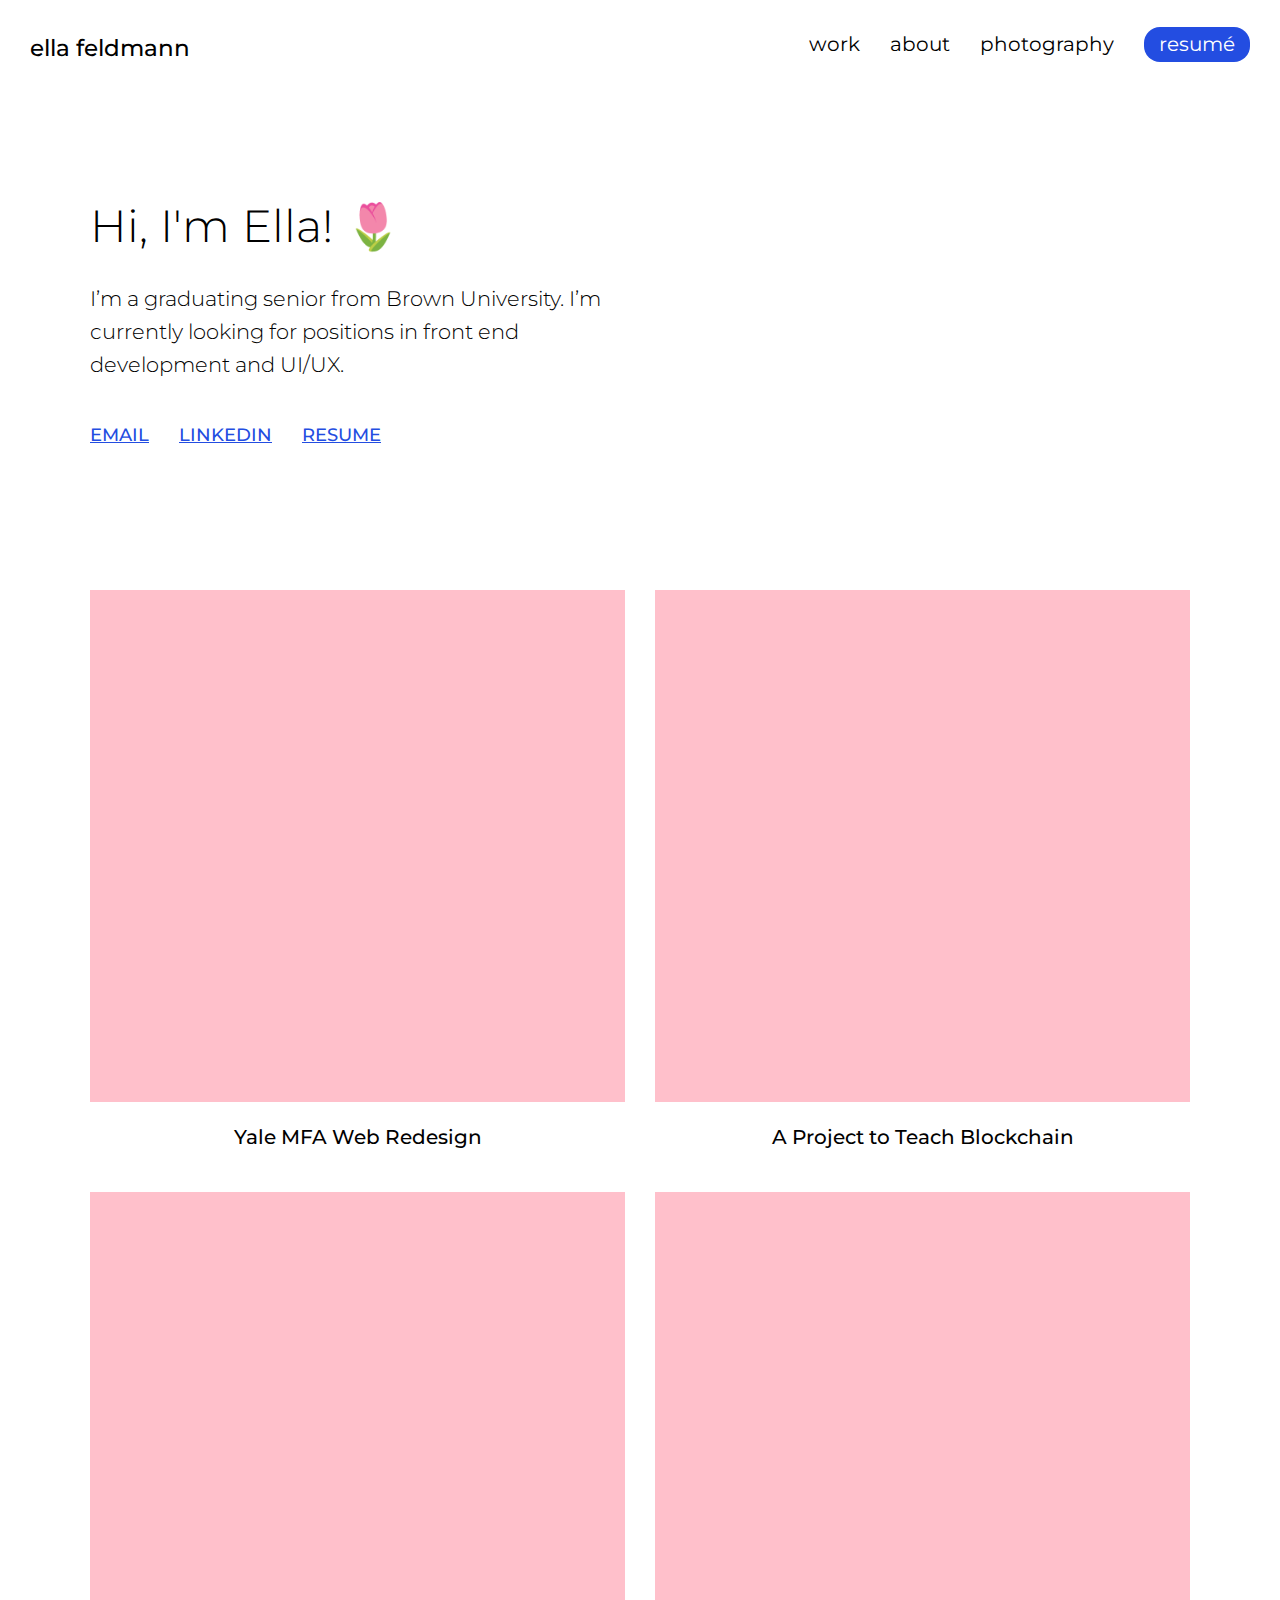
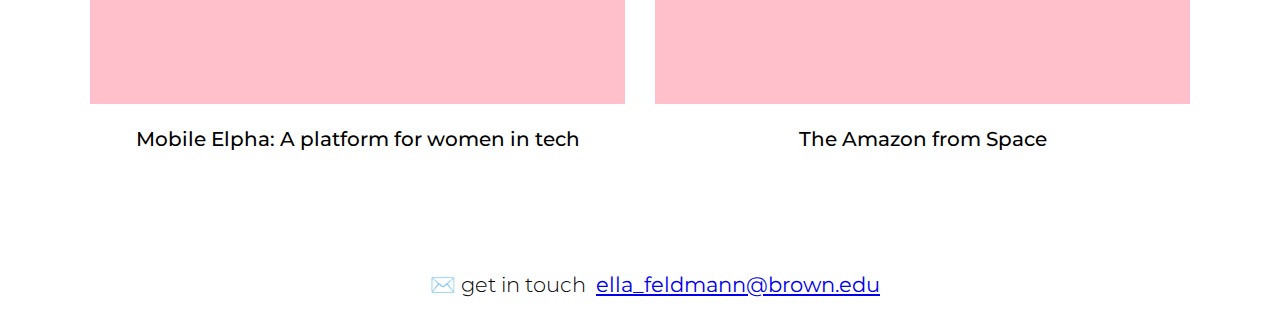
==== index.html @ 184aecbb "took menu out of nav-bar and fixed activation in js" ====
<html lang="en">
  <head>
    <meta charset="UTF-8" />
    <meta name="viewport" content="width=device-width, initial-scale=1.0" />
    <meta http-equiv="X-UA-Compatible" content="ie=edge" />
    <title>Ella's Portfolio</title>
    <link rel="stylesheet" href="style.css" />
    <link href='//fonts.googleapis.com/css?family=Montserrat:thin,extra-light,light,100,200,300,400,500,600,700,800' 
rel='stylesheet' type='text/css'>
    <script src="https://cdnjs.cloudflare.com/ajax/libs/jquery/3.4.1/jquery.min.js"></script>
    <script src="main.js"></script>
  </head>

  <body>
      <div class="container">

        <nav class="nav-bar">
          <div class="logo">
              <a href="index.html">ella feldmann</a>
          </div>
          <ul>
            <li><a href="#work">work</a></li>
            <li><a href="about.html">about</a></li>
            <li><a href="photography.html">photography</a></li>
            <li><a class="resume" href="img/ella-resume.pdf">resumé</a></li>
          </ul>           
          </nav>

        <div class="menu">
          <div class="toggle"></div>
          <div class="overlay"></div>
          <ul>
            <li><a href="index.html#work">work</a></li>
            <li><a href="about.html">about</a></li>
            <li><a href="photography.html">photography</a></li>
            <li><a class="resume" href="img/ella-resume.pdf">resumé</a></li>
          </ul> 
        </div>
         

        <div id="home">
          <div class="my-intro">
            <h1>Hi, I'm Ella! 🌷</h1>
            <p class="self-description">
              I’m a graduating senior from Brown University. I’m currently looking
              for positions in front end development and UI/UX.
            </p>
            <div class="social">
              <a href="mailto:ella_feldmann@brown.edu" >email</a>
              <a href="https://www.linkedin.com/in/ellafeldmann/">linkedin</a>
              <a href="img/ella-resume.pdf">resume</a>
              </div>
            </div>
          </div>

          <div class="see-work">
              <p>See my latest work!</p>
              <a href="#work">
                  <img src="img/down-arrow.png" width="30px" alt="">
              </a>
            </div>
          </div>

          <div id="work">
              <div class="project-grid">
                <div class="proj-1">
                    <p>Yale MFA Web Redesign</p>
                </div>
                <div class="proj-2">
                    <p>A Project to Teach Blockchain</p>
                </div>
                <div class="proj-3">
                    <p>Mobile Elpha: A platform for women in tech</p>
                </div>
                <div class="proj-4">
                    <p>The Amazon from Space</p>
                </div>
              </div>
            </div>

        <div class="footer">
          <p>✉️ get in touch </p>
          <a href="mailto:ella_feldmann@brown.edu" target="_blank">ella_feldmann@brown.edu</a>
        </div>

      </div>

  </body>
</html>
---- style.css ----
* {
  margin: 0;
  padding: 0;
}

body {
  font-family: Montserrat, "Trebuchet MS", Arial, sans-serif;
  line-height: 20px;
  color: black;
  line-height: 1.6;
}

.container {
  width: 100%;
  display: flex;
  flex-direction: column;
  align-items: flex-start;
}

/*--------------------------------------- Nav Bar Style ---------------------------------------*/

.nav-bar {
  display: flex;
  width: 100%;
  height: 10vh;
  align-items: center;
  justify-content: space-between;
  flex-wrap: wrap;
  overflow: auto;
  z-index: 1;
}

/* .nav-bar ul {
  position: fixed;
  top: 50%;
  left: 50%;
  transform: translate(-50%, -50%);
  z-index: 1;
  margin: 0;
  padding: 0;
  visibility: hidden;
}

.nav-bar ul.active {
  visibility: visible;
}

.nav-bar ul li {
  list-style: none;
  margin: 40px 0;
  text-align: center;
}

.nav-bar ul li a {
  text-decoration: none;
  color: white;
  display: block;
  letter-spacing: 1px;
} */

.menu ul {
  position: fixed;
  top: 50%;
  left: 50%;
  transform: translate(-50%, -50%);
  z-index: 1;
  margin: 0;
  padding: 0;
  visibility: hidden;
}

.menu ul.active {
  visibility: visible;
}

.menu ul li {
  list-style: none;
  margin: 40px 0;
  text-align: center;
}

.menu ul li a {
  text-decoration: none;
  color: white;
  display: block;
  letter-spacing: 1px;
}

.logo {
  position: absolute;
  top: 30px;
  left: 30px;
}

.logo a {
  color: black;
  font-size: 1.3rem;
  text-decoration: none;
  font-weight: 500;
}

.toggle {
  position: fixed;
  top: 20px;
  right: 20px;
  width: 40px;
  height: 40px;
  border-radius: 50%;
  background: #234de1;
  cursor: pointer;
  z-index: 1;
}

.toggle:before {
  content: "+";
  position: absolute;
  top: 0;
  left: 0;
  font-size: 35px;
  width: 100%;
  height: 100%;
  color: white;
  text-align: center;
  line-height: 40px;
  border-radius: 50%;
  transition: 0.5s;
}

.toggle.active:before {
  transform: rotate(405deg);
  background: black;
}

.overlay {
  position: fixed;
  top: 20px;
  right: 20px;
  width: 40px;
  height: 40px;
  border-radius: 50%;
  background: rgba(1, 1, 1, 0.5);
  transition: transform 0.5s;
}

.overlay.active {
  transform: scale(100, 100);
  height:100%
}

/*--------------------------------------- Font Style ---------------------------------------*/

h1 {
  font-family: Montserrat, "Trebuchet MS", Arial, sans-serif;
  font-size: 5vh;
  font-weight: 300;
}

p {
  font-weight: 300;
  font-family: Montserrat, "Trebuchet MS", Arial, sans-serif;
}

.logo a {
  font-size: 2.5vh;
}

.nav-bar ul li a {
  font-size: 2.2vh;
}

.photo-block p {
    font-size: 2.2vh;
  }

/*--------------------------------------- Home Page Style ---------------------------------------*/
.my-intro {
  display: flex;
  flex-direction: column;
  text-align: left;
  width: 100%;
}

.my-intro h1,
p,
.social {
  margin-left: 30px;
}

.my-intro h1 {
  margin-top: 100px;
}

.my-intro p {
  margin-top: 20px;
}

.self-description {
  width: 80vw;
}

.social {
  display: flex;
  margin-top: 40px;
  margin-bottom: 40px;
  justify-content: left;
  flex-wrap: wrap;
}

.social a {
  color: #234de1;
  margin-right: 30px;
  text-transform: uppercase;
  font-weight: 500;
  font-size: 2vh;
}

.social a:hover {
  color: black;
}

.see-work {
  display: none;
}

/*--------------------------------------- Project Page Style ---------------------------------------*/

.project-grid {
  display: flex;
  flex-direction: column;
  align-items: center;
}

.project-grid div {
  background: lightgray;
  margin-left: 30px;
  margin-right: 30px;
  height: 80vw;
  margin-top: 80px;
}

.project-grid p {
  width: 85vw;
  text-align: center;
  margin: 0;
  margin-top: calc(80vw + 20px);
}

/*--------------------------------------- About Page Style ---------------------------------------*/

.about {
  display: flex;
  flex-direction: row;
  margin-top: 80px;
  margin-left: 30px;
  margin-right: 30px;
  flex-wrap: wrap;
  justify-content: center;
}
.about img {
  max-width: 100%;
  height: auto;
}

.about p {
  margin: 0;
  max-width: 80vw;
  margin-top: 20px;
}

.about h1 {
    margin-bottom: 0px;
    margin-top:20px;
   }

/*--------------------------------------- Photography Page Style ---------------------------------------*/

.photography {
    display: flex;
    flex-direction: column;
    width: 100%;
    margin-top: 80px;
    flex-wrap: wrap;
    justify-content: center;
    align-items: center;
  }

/*--------------------------------------- Footer Style ---------------------------------------*/

.footer {
  display: flex;
  width: 100%;
  height: 60px;
  align-items: center;
  justify-content: center;
  flex-wrap: wrap;
  margin-top: 90px;
}

.footer a {
  margin-left: 10px;
}

/*--------------------------------------- DESKTOP STYLES ---------------------------------------*/

@media only screen and (min-width: 740px) {
  /* --- plus menu screen toggle --- */
  .toggle {
    display: none;
  }
  .overlay {
    display: none;
  }
  
  /* --- interactive mouse  --- */
  .circle {
      width:20px;
      height: 20px;
      border: rgba(0, 0, 0, 0) 1px solid;
      border-radius: 50%;
      position: absolute;
  }


  /* --- nav bar menu --- */

  .nav-bar {
    display: flex;
    flex-direction: row;
    height: 10vh;
  }

  .nav-bar ul {
    all: unset;
    display: flex;
    position: absolute;
    right: 30px;
    flex-direction: row;
    list-style: none;
    justify-content: flex-end;
    align-items: center;
    margin: 0px;
  }

  .nav-bar ul li {
    margin-left: 30px;
  }

  .nav-bar ul li a {
    text-decoration: none;
    color: black;
  }

  .nav-bar .resume {
    color: white;
    background: #234de1;
    border-radius: 16px;
    margin: 0;
    padding: 5px 15px 6px 15px;
  }

  .nav-bar .resume:hover {
    background: #4e6cd8;
  }

  /* ---  intro font/width changes --- */
  .my-intro {
    margin-left: 60px;
  }

  .my-intro p {
    width: 60vh;
    font-size: 2.3vh;
  }

  /* --- project grid --- */

  .project-grid {
    display: grid;
    width: 100%;
    grid-template-columns: 60px 1fr 1fr 60px;
    grid-template-rows: 40vmax 40vmax;
    grid-row-gap: 90px;
    grid-column-gap: 30px;
    margin-top: 100px;
  }

  .project-grid div {
    background: pink;
    display: flex;
    flex-direction: column;
    align-items: center;
    margin: 0;
    height: 100%;
  }

  .project-grid p {
    width: 100%;
    margin: 0;
    margin-top: calc(40vmax + 20px);
    font-size: 2.2vmin;
    font-weight: 500;
  }

  .project-grid .proj-1 {
    grid-column: 2;
    grid-row: 1;
  }

  .project-grid .proj-2 {
    grid-column: 3;
    grid-row: 1;
  }

  .project-grid .proj-3 {
    grid-column: 2;
    grid-row: 2;
  }
  .project-grid .proj-4 {
    grid-column: 3;
    grid-row: 2;
  }

  /* --- about page --- */
  .about {
    display: flex;
    flex-direction: row;
    margin-top: 80px;
    margin-left: 0px;
    margin-right: 30px;
    flex-wrap: wrap;
    justify-content: center;
  }
  .about img {
    max-width: 100%;
    margin-left: 30px;
    height: auto;
  }

  .about p {
    width: 70vw;
  }


  /* --- photography page --- */

  .photography {
    display: flex;
    flex-direction: column;
    width: 100%;
    margin-top: 80px;
    flex-wrap: wrap;
    justify-content: center;
    align-items: center;
  }

  .photo-block img {
    max-width: 100%;
    margin-left: 30px;
    height: auto;
    margin-top: 30px;
  }

  .photo-block p {
      margin:0;
      position: relative;
      top:70px;
      left:50px;
      color:black;
      /* transform: scaleX(0); */
  }

  /* .photo-block p:hover {
      color: violet;
  } */

  /* .photo-block p::before {
    content: "";
    display: block;
    cursor: pointer;
    width: 20%;
    height: 30px;
    position: relative;
    top:30;
    left:-20px;
    background: chartreuse;
    transition: transform 0.5s;
    transform-origin: left;
    transform: scaleX(0);
  } */
/* 
  .photo-block::before {
    content: "";
    display: block;
    cursor: pointer;
    width: 200px;
    height: 30px;
    position: relative;
    top:100px;
    left:30px;
    background: white;
    border-radius: 0px 20px 20px 0px;
    opacity: 0.8;
    transition: transform 0.5s;
    transform-origin: left;
} */
  
/* .photo-block p:hover::before {
    transform: scaleX(1);
    transform-origin: left;
} */

  .about p {
    width: 70vw;
  }

  /* --- footer --- */

  .footer {
    font-size: 2.3vh;
  }

  .footer {
    margin-top: 150px;
  }
}

@media only screen and (min-width: 890px) {
  #about-container {
    display: flex;
    flex-direction: column;
    width: 100%;
    justify-content: center;
    align-content: center;
    align-items: center;
  }

  .about p {
    width: 400px;
    margin: 0;
    margin-left: 30px;
    font-size: 2.3vh;
  }

  .about #p2 {
      margin-top:30px;
  }

  .about h1 {
    margin-left: 30px;
    margin-bottom: 20px;
    margin-top:0px;
   }
}
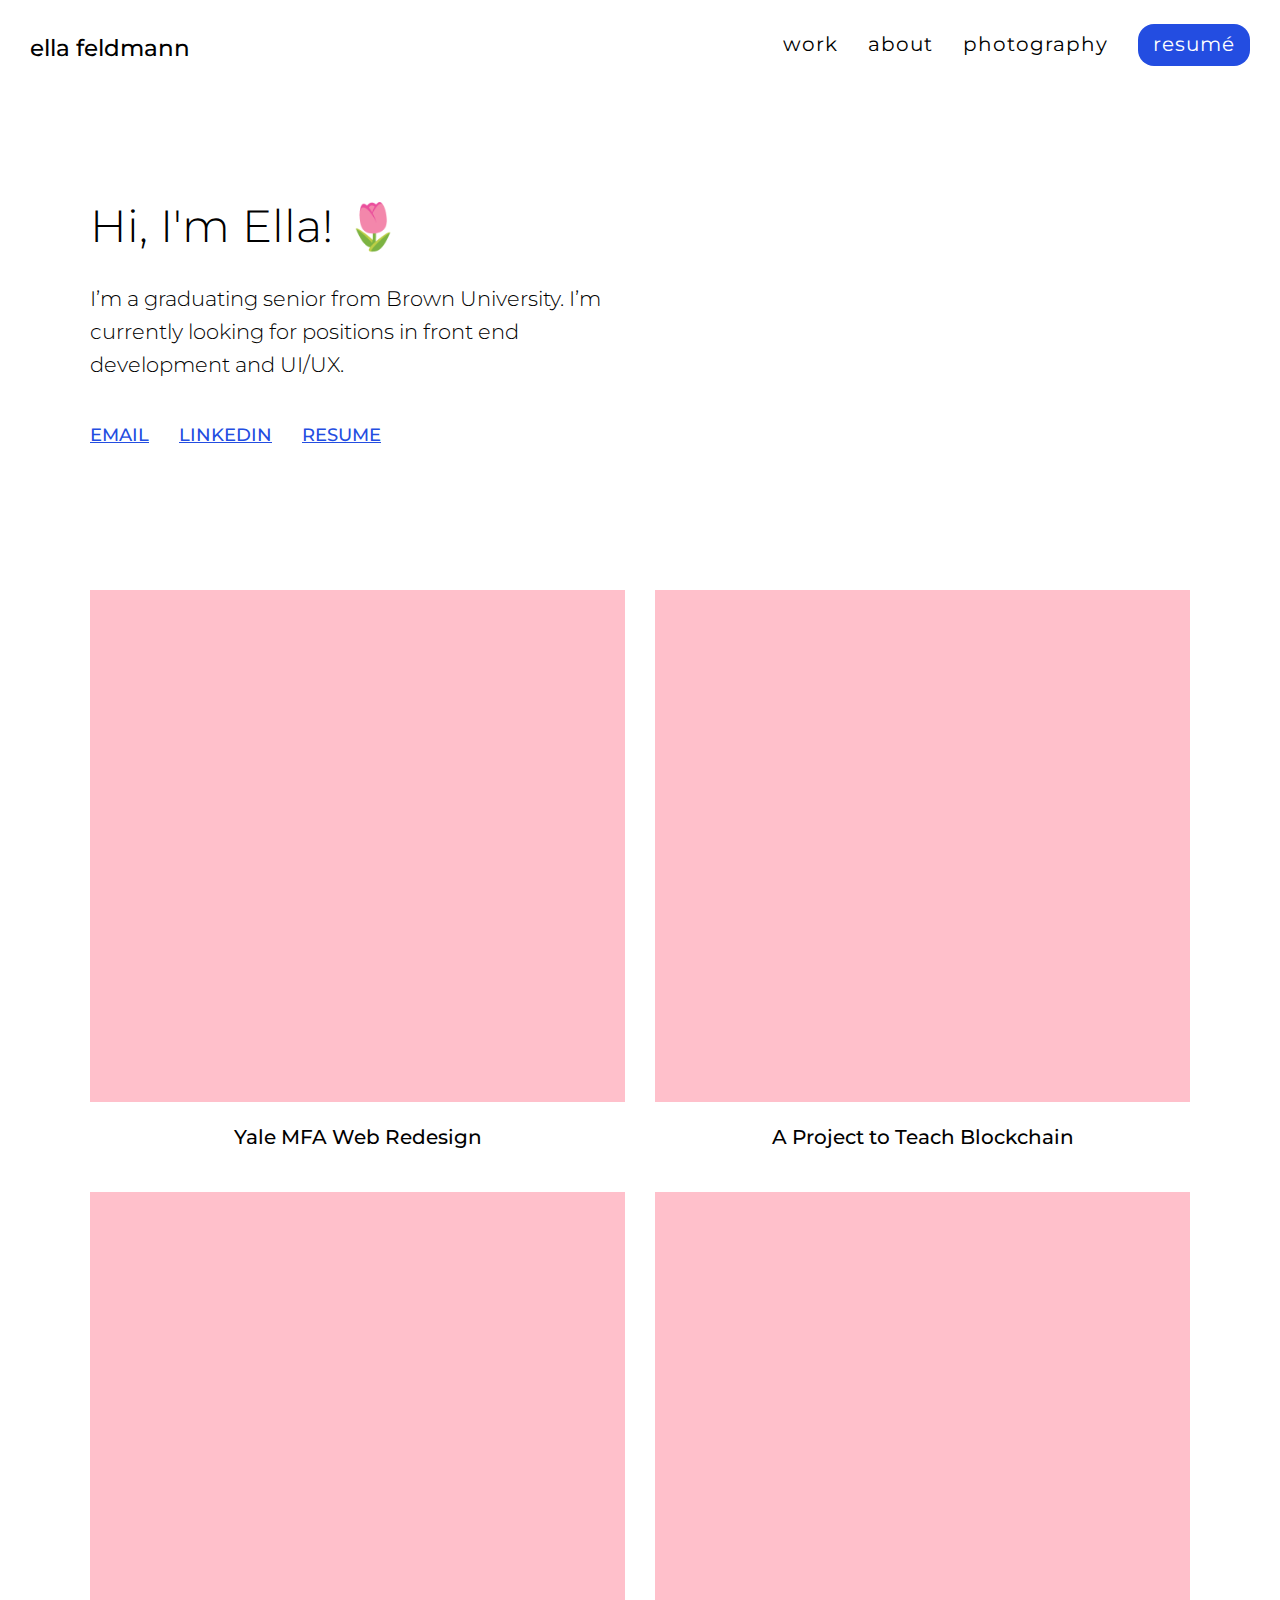
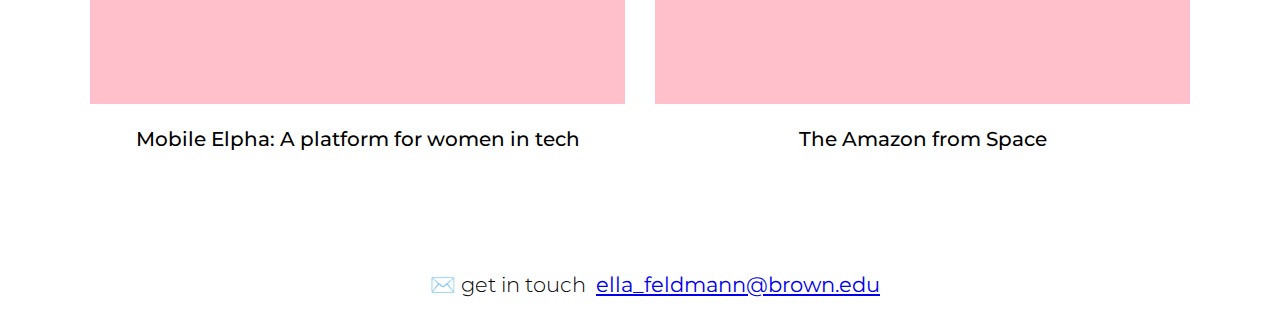
==== commit c450e47c: "Plus menu now working, changed height from auto to fix iPhone stretching of about section" ====
--- a/index.html
+++ b/index.html
@@ -19,7 +19,7 @@
               <a href="index.html">ella feldmann</a>
           </div>
           <ul>
-            <li><a href="#work">work</a></li>
+            <li><a href="index.html">work</a></li>
             <li><a href="about.html">about</a></li>
             <li><a href="photography.html">photography</a></li>
             <li><a class="resume" href="img/ella-resume.pdf">resumé</a></li>
@@ -30,7 +30,7 @@
           <div class="toggle"></div>
           <div class="overlay"></div>
           <ul>
-            <li><a href="index.html#work">work</a></li>
+            <!-- <li><a href="index.html#work">work</a></li> -->
             <li><a href="about.html">about</a></li>
             <li><a href="photography.html">photography</a></li>
             <li><a class="resume" href="img/ella-resume.pdf">resumé</a></li>
--- a/style.css
+++ b/style.css
@@ -30,7 +30,8 @@
   z-index: 1;
 }
 
-/* .nav-bar ul {
+
+.nav-bar ul {
   position: fixed;
   top: 50%;
   left: 50%;
@@ -41,10 +42,6 @@
   visibility: hidden;
 }
 
-.nav-bar ul.active {
-  visibility: visible;
-}
-
 .nav-bar ul li {
   list-style: none;
   margin: 40px 0;
@@ -56,7 +53,7 @@
   color: white;
   display: block;
   letter-spacing: 1px;
-} */
+}
 
 .menu ul {
   position: fixed;
@@ -138,7 +135,7 @@
   width: 40px;
   height: 40px;
   border-radius: 50%;
-  background: rgba(1, 1, 1, 0.5);
+  background: black;
   transition: transform 0.5s;
 }
 
@@ -258,7 +255,7 @@
 }
 .about img {
   max-width: 100%;
-  height: auto;
+  max-height: 100%;
 }
 
 .about p {
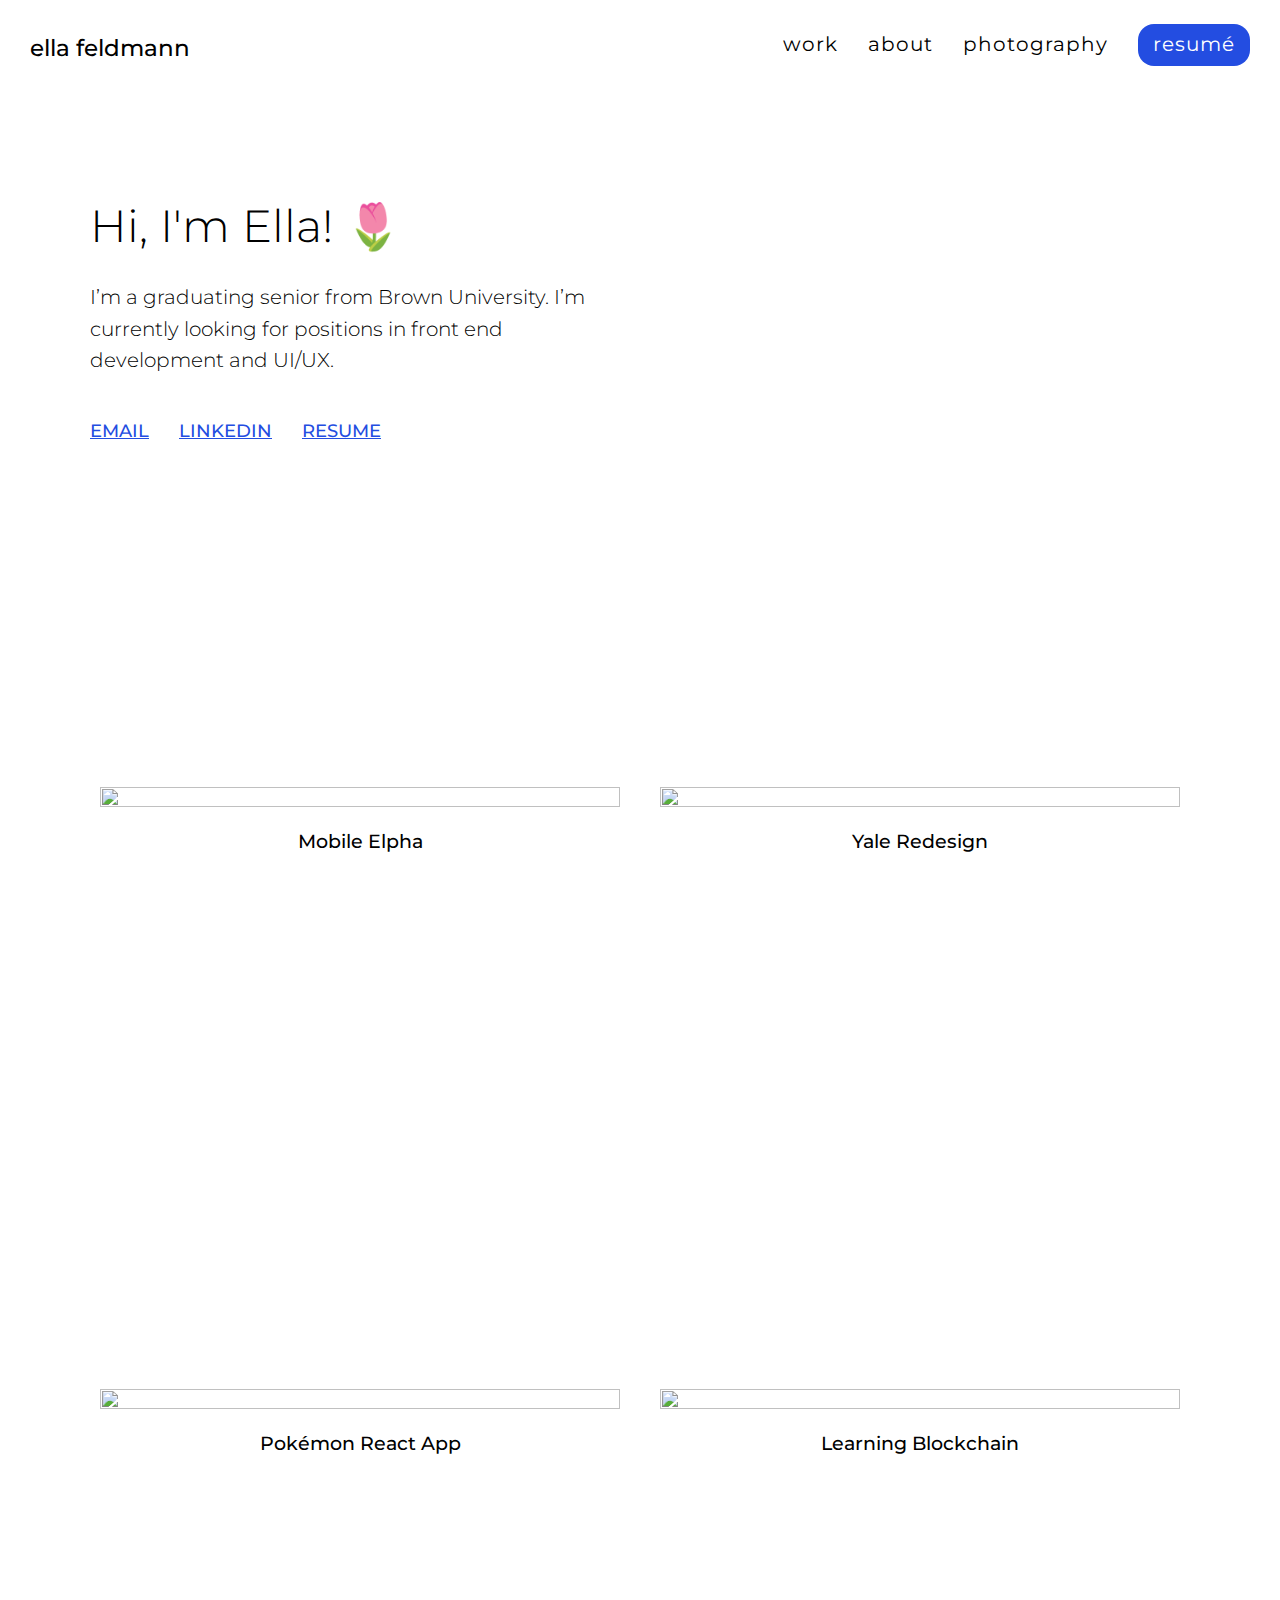
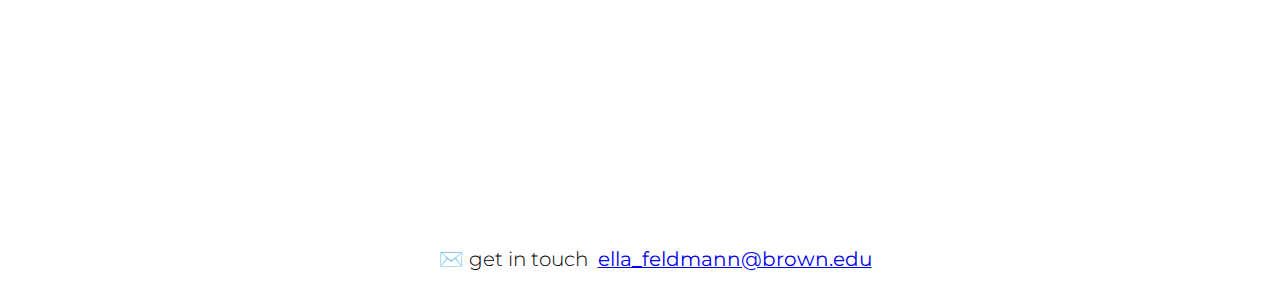
==== commit ab97013a: "added project descriptions and cover photos" ====
--- a/index.html
+++ b/index.html
@@ -64,16 +64,28 @@
           <div id="work">
               <div class="project-grid">
                 <div class="proj-1">
-                    <p>Yale MFA Web Redesign</p>
+                    <a href="elpha.html">
+                        <img src="/img/elpha-cover.jpg" alt="" />
+                    </a>
+                    <p>Mobile Elpha</p>
                 </div>
                 <div class="proj-2">
-                    <p>A Project to Teach Blockchain</p>
+                    <a href="yale-mfa.html">
+                        <img src="/img/yale-cover.jpg" alt="" />
+                    </a>
+                    <p>Yale Redesign</p>
                 </div>
                 <div class="proj-3">
-                    <p>Mobile Elpha: A platform for women in tech</p>
+                    <a href="pokemon.html">
+                        <img src="/img/pokemon-cover-2.jpg" alt="" />
+                    </a>
+                    <p>Pokémon React App</p>
                 </div>
                 <div class="proj-4">
-                    <p>The Amazon from Space</p>
+                    <a href="blockchain.html">
+                        <img src="/img/blockchain-cover.jpg" alt="" />
+                    </a>
+                    <p>Learning Blockchain</p>
                 </div>
               </div>
             </div>
--- a/style.css
+++ b/style.css
@@ -227,19 +227,24 @@
   align-items: center;
 }
 
-.project-grid div {
-  background: lightgray;
+.project-grid img {
+  width: 80vw;
+  height: 80vw;
   margin-left: 30px;
   margin-right: 30px;
-  height: 80vw;
-  margin-top: 80px;
+  margin-top: 70px;
+}
+.project-grid div {
+  margin:0;
+  padding:0;
 }
 
 .project-grid p {
-  width: 85vw;
+  width: 100%;
   text-align: center;
   margin: 0;
-  margin-top: calc(80vw + 20px);
+  padding:0;
+  margin-top: 25px;
 }
 
 /*--------------------------------------- About Page Style ---------------------------------------*/
@@ -366,7 +371,7 @@
 
   .my-intro p {
     width: 60vh;
-    font-size: 2.3vh;
+    font-size: 2.2vh;
   }
 
   /* --- project grid --- */
@@ -377,24 +382,32 @@
     grid-template-columns: 60px 1fr 1fr 60px;
     grid-template-rows: 40vmax 40vmax;
     grid-row-gap: 90px;
-    grid-column-gap: 30px;
-    margin-top: 100px;
+    grid-column-gap: 40px;
+    margin-top: 80px;
+  }
+
+  .project-grid img {
+    margin:0;
+    height: auto;
+    width: 100%;
   }
 
   .project-grid div {
-    background: pink;
+    /* background: purple; */
     display: flex;
     flex-direction: column;
-    align-items: center;
+    align-content: center;
+    justify-content: center;
     margin: 0;
     height: 100%;
+    width:100%;
   }
 
   .project-grid p {
     width: 100%;
     margin: 0;
-    margin-top: calc(40vmax + 20px);
-    font-size: 2.2vmin;
+    margin-top: 20px;
+    font-size: 2.1vmin;
     font-weight: 500;
   }
 
@@ -513,7 +526,7 @@
   /* --- footer --- */
 
   .footer {
-    font-size: 2.3vh;
+    font-size: 2.2vh;
   }
 
   .footer {
@@ -535,7 +548,7 @@
     width: 400px;
     margin: 0;
     margin-left: 30px;
-    font-size: 2.3vh;
+    font-size: 2.2vh;
   }
 
   .about #p2 {
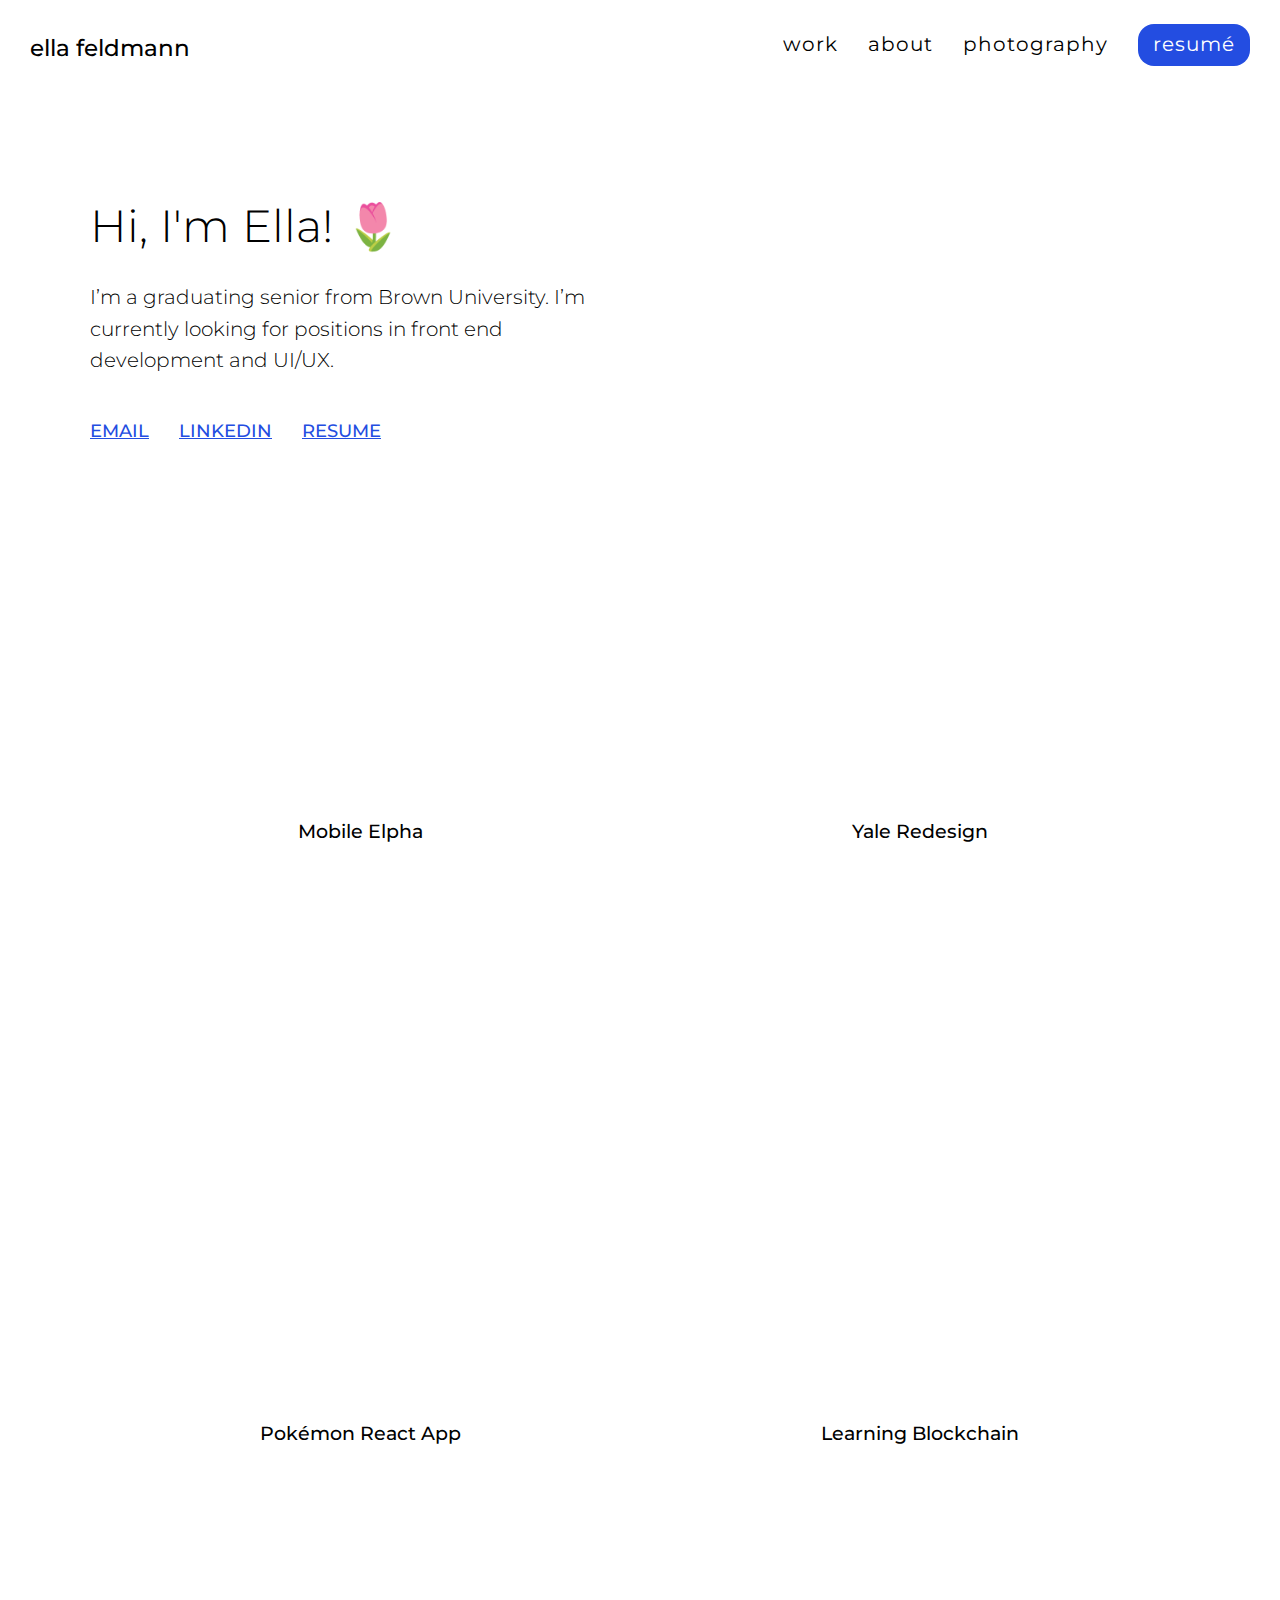
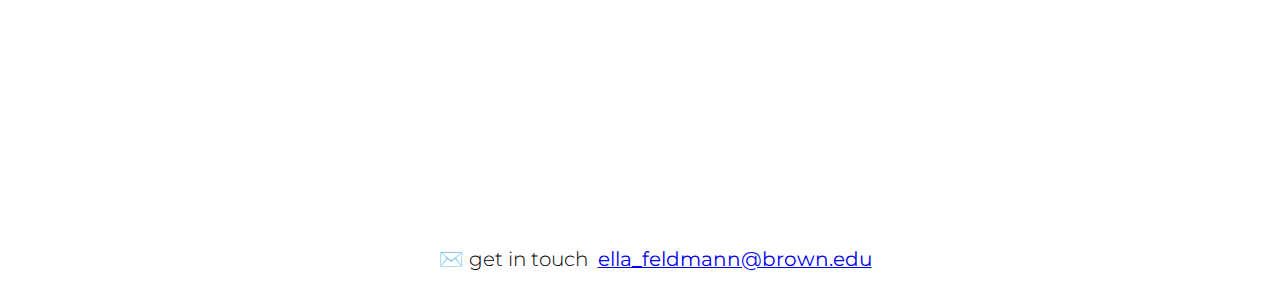
==== commit 597b3f54: "optimizations for image loading" ====
--- a/index.html
+++ b/index.html
@@ -65,25 +65,25 @@
               <div class="project-grid">
                 <div class="proj-1">
                     <a href="elpha.html">
-                        <img src="/img/elpha-cover.jpg" alt="" />
+                        <!-- <img src="/img/elpha-cover.jpg" alt="" /> -->
                     </a>
                     <p>Mobile Elpha</p>
                 </div>
                 <div class="proj-2">
                     <a href="yale-mfa.html">
-                        <img src="/img/yale-cover.jpg" alt="" />
+                        <!-- <img src="/img/yale-cover.jpg" alt="" /> -->
                     </a>
                     <p>Yale Redesign</p>
                 </div>
                 <div class="proj-3">
                     <a href="pokemon.html">
-                        <img src="/img/pokemon-cover-2.jpg" alt="" />
+                        <!-- <img src="/img/pokemon-cover-2.jpg" alt="" /> -->
                     </a>
                     <p>Pokémon React App</p>
                 </div>
                 <div class="proj-4">
                     <a href="blockchain.html">
-                        <img src="/img/blockchain-cover.jpg" alt="" />
+                        <!-- <img src="/img/blockchain-cover.jpg" alt="" /> -->
                     </a>
                     <p>Learning Blockchain</p>
                 </div>
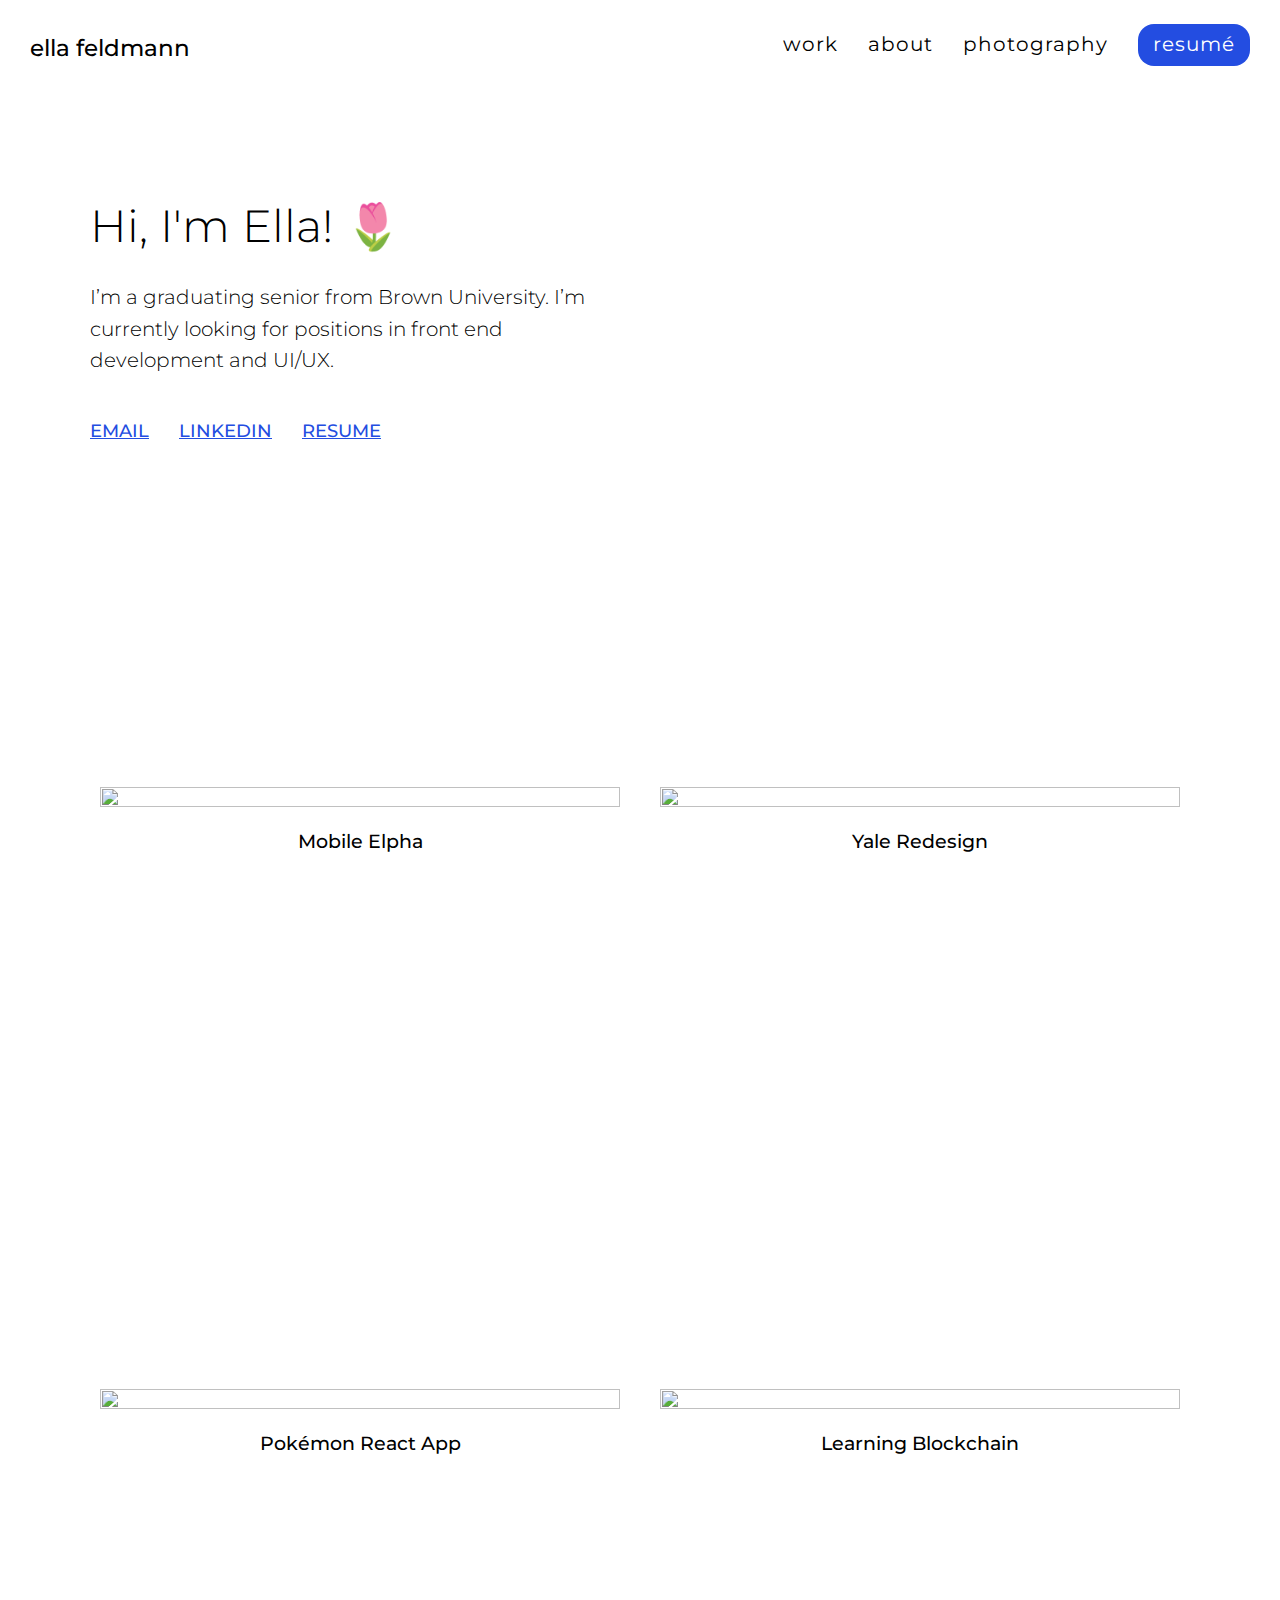
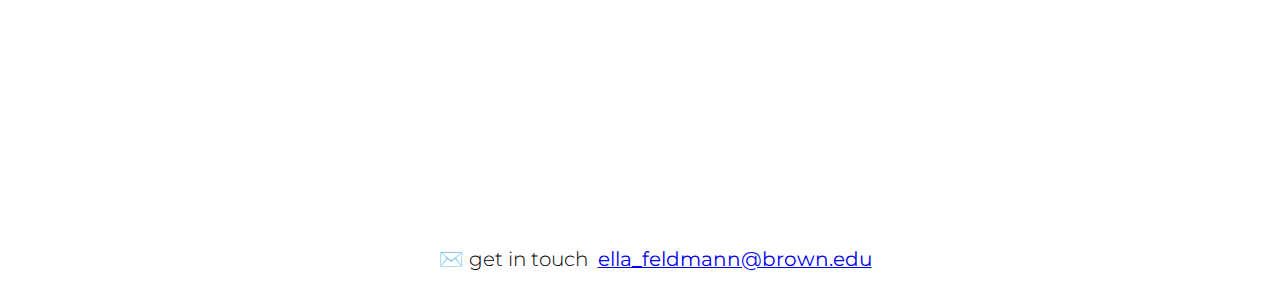
==== commit a8f08a5a: "uncomment image paths" ====
--- a/index.html
+++ b/index.html
@@ -65,25 +65,25 @@
               <div class="project-grid">
                 <div class="proj-1">
                     <a href="elpha.html">
-                        <!-- <img src="/img/elpha-cover.jpg" alt="" /> -->
+                        <img src="/img/elpha-cover.jpg" alt="" />
                     </a>
                     <p>Mobile Elpha</p>
                 </div>
                 <div class="proj-2">
                     <a href="yale-mfa.html">
-                        <!-- <img src="/img/yale-cover.jpg" alt="" /> -->
+                        <img src="/img/yale-cover.jpg" alt="" />
                     </a>
                     <p>Yale Redesign</p>
                 </div>
                 <div class="proj-3">
                     <a href="pokemon.html">
-                        <!-- <img src="/img/pokemon-cover-2.jpg" alt="" /> -->
+                        <img src="/img/pokemon-cover-2.jpg" alt="" />
                     </a>
                     <p>Pokémon React App</p>
                 </div>
                 <div class="proj-4">
                     <a href="blockchain.html">
-                        <!-- <img src="/img/blockchain-cover.jpg" alt="" /> -->
+                        <img src="/img/blockchain-cover.jpg" alt="" />
                     </a>
                     <p>Learning Blockchain</p>
                 </div>
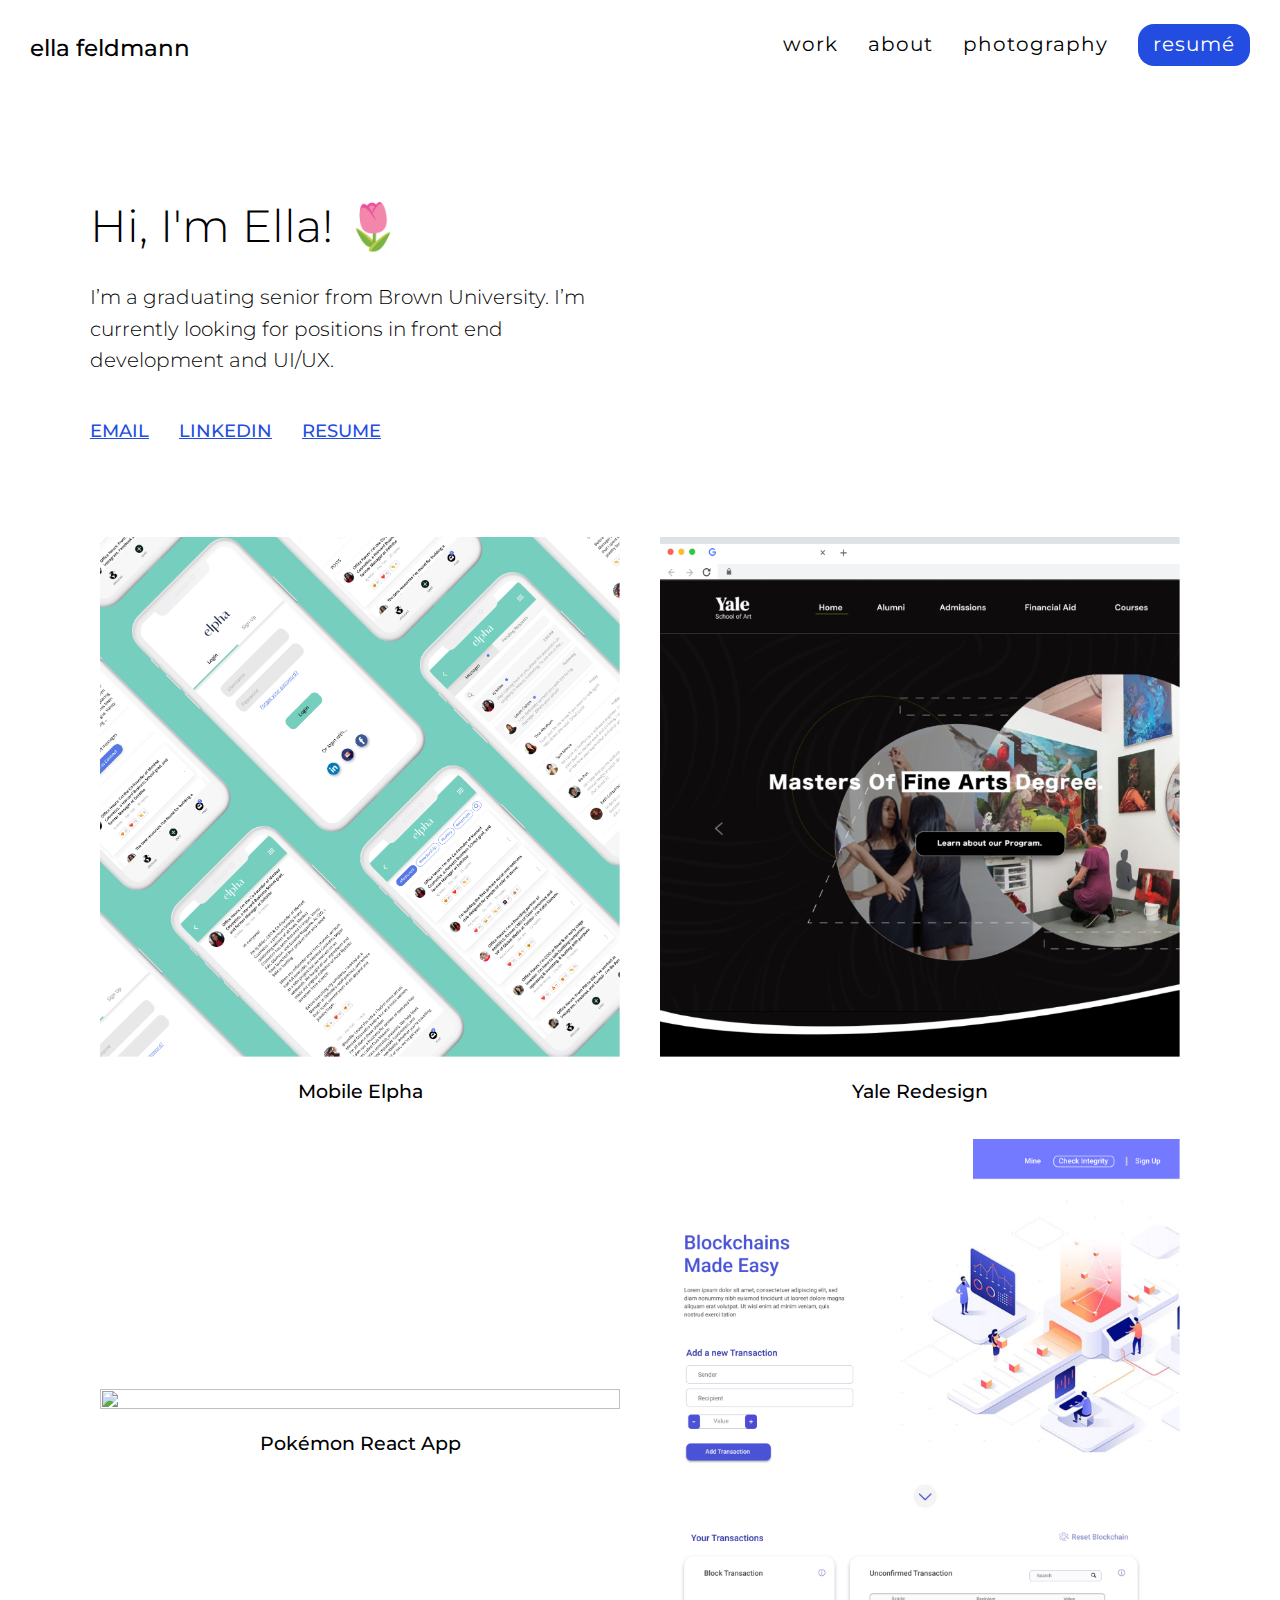
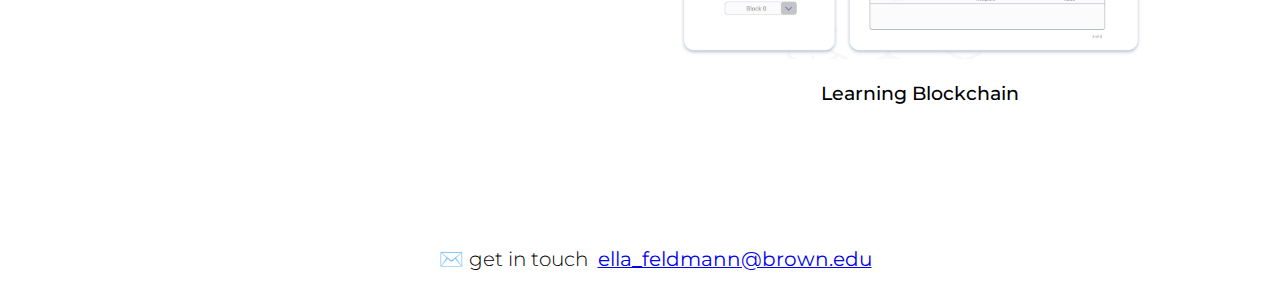
==== commit 03870da1: "updated cover images higher resolution" ====
--- a/index.html
+++ b/index.html
@@ -77,7 +77,7 @@
                 </div>
                 <div class="proj-3">
                     <a href="pokemon.html">
-                        <img src="/img/pokemon-cover-2.jpg" alt="" />
+                        <img src="/img/pokemon-cover.jpg" alt="" />
                     </a>
                     <p>Pokémon React App</p>
                 </div>
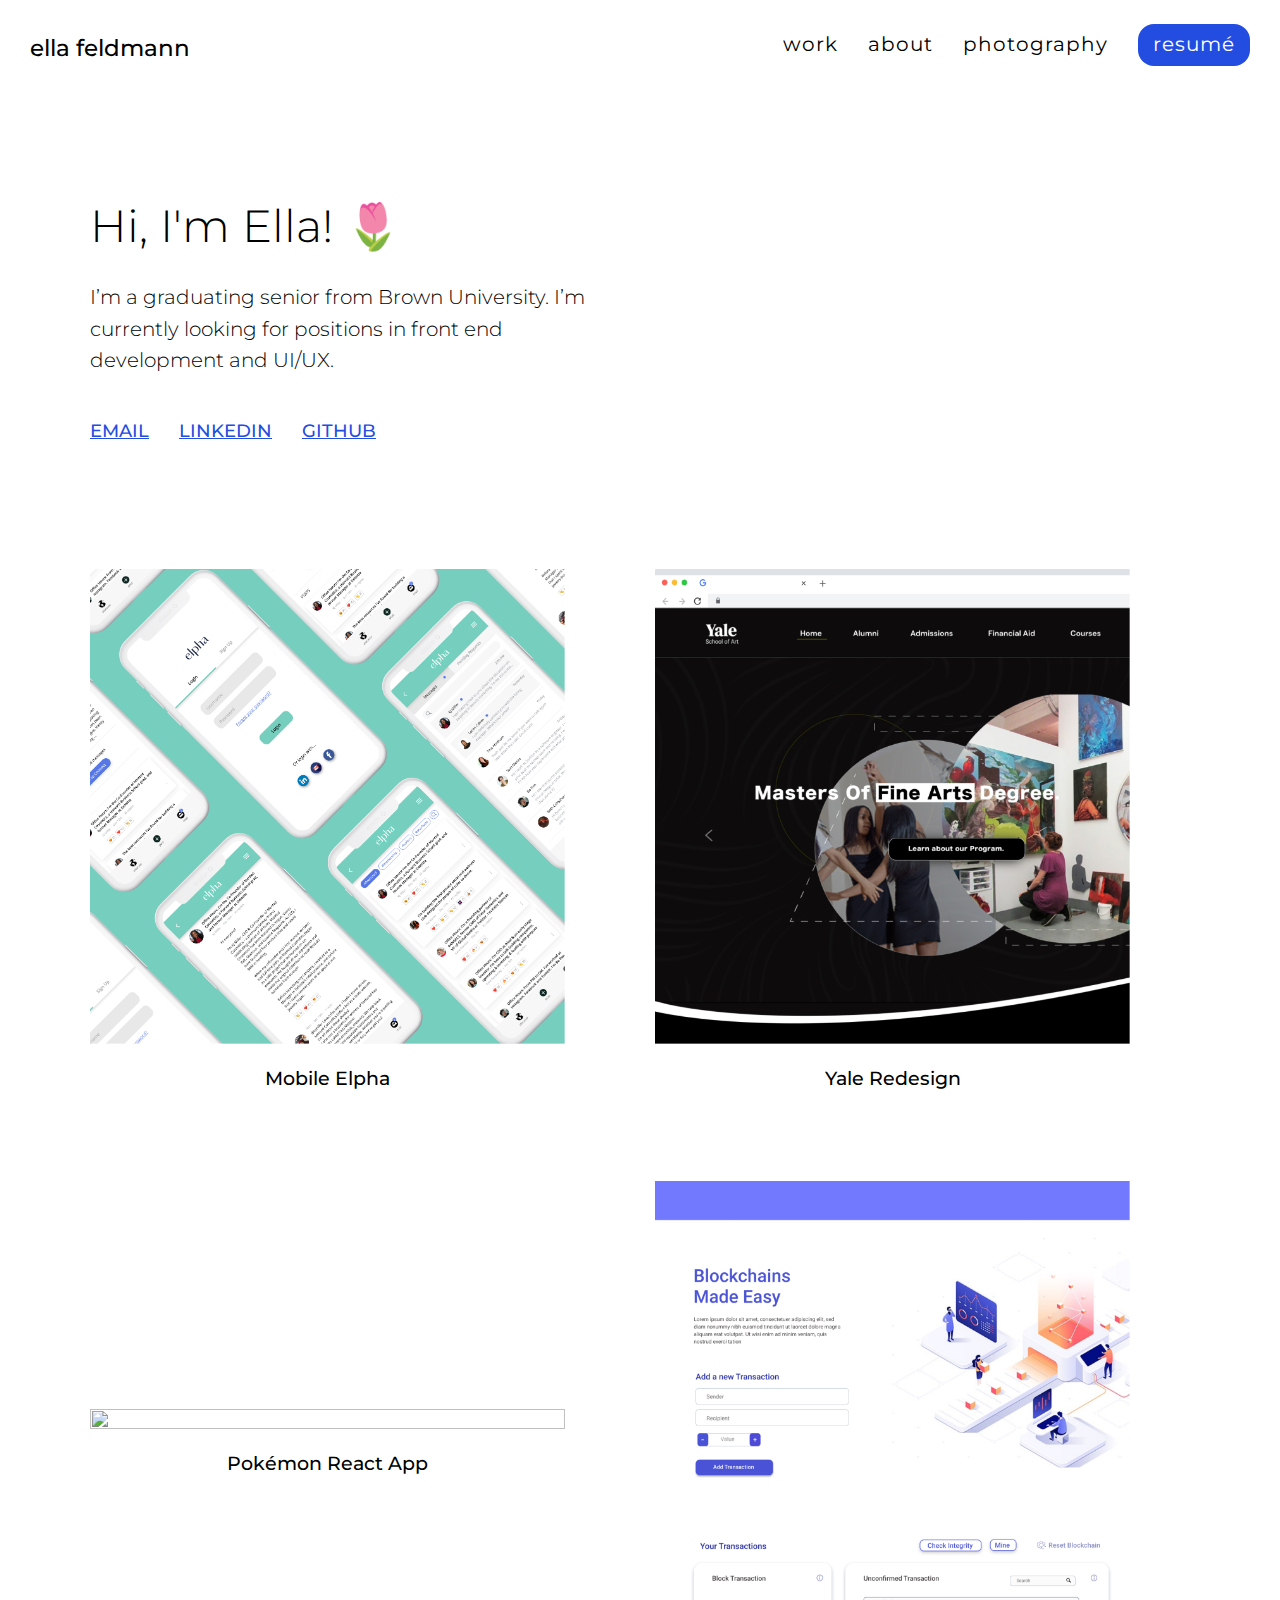
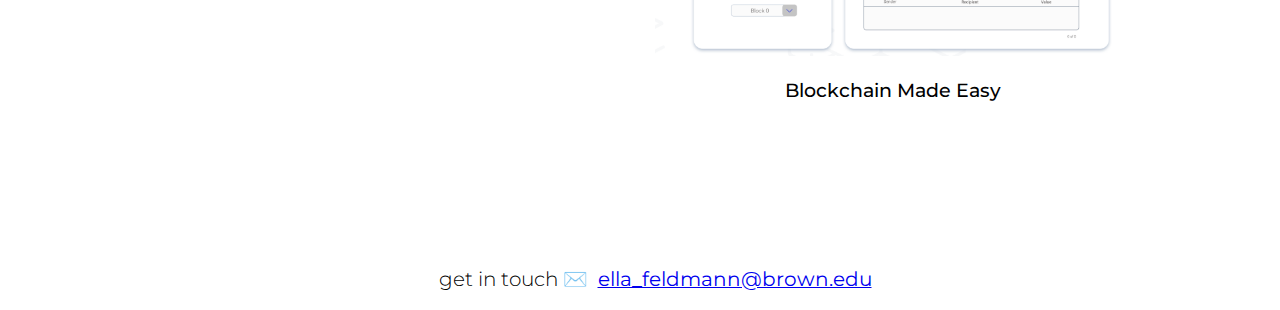
==== commit 3ca051ad: "added photography and updated blockchain cover image" ====
--- a/index.html
+++ b/index.html
@@ -48,7 +48,7 @@
             <div class="social">
               <a href="mailto:ella_feldmann@brown.edu" >email</a>
               <a href="https://www.linkedin.com/in/ellafeldmann/">linkedin</a>
-              <a href="img/ella-resume.pdf">resume</a>
+              <a href="https://github.com/ellafeldmann">github</a>
               </div>
             </div>
           </div>
@@ -83,15 +83,15 @@
                 </div>
                 <div class="proj-4">
                     <a href="blockchain.html">
-                        <img src="/img/blockchain-cover.jpg" alt="" />
+                        <img src="/img/blockchain-cover.png" alt="" />
                     </a>
-                    <p>Learning Blockchain</p>
+                    <p>Blockchain Made Easy</p>
                 </div>
               </div>
             </div>
 
         <div class="footer">
-          <p>✉️ get in touch </p>
+          <p>get in touch ✉️</p>
           <a href="mailto:ella_feldmann@brown.edu" target="_blank">ella_feldmann@brown.edu</a>
         </div>
 
--- a/style.css
+++ b/style.css
@@ -379,11 +379,11 @@
   .project-grid {
     display: grid;
     width: 100%;
-    grid-template-columns: 60px 1fr 1fr 60px;
+    grid-template-columns: 0px 1fr 1fr 60px;
     grid-template-rows: 40vmax 40vmax;
-    grid-row-gap: 90px;
-    grid-column-gap: 40px;
-    margin-top: 80px;
+    grid-row-gap: 100px;
+    grid-column-gap: 90px;
+    margin-top: 90px;
   }
 
   .project-grid img {
@@ -393,7 +393,6 @@
   }
 
   .project-grid div {
-    /* background: purple; */
     display: flex;
     flex-direction: column;
     align-content: center;
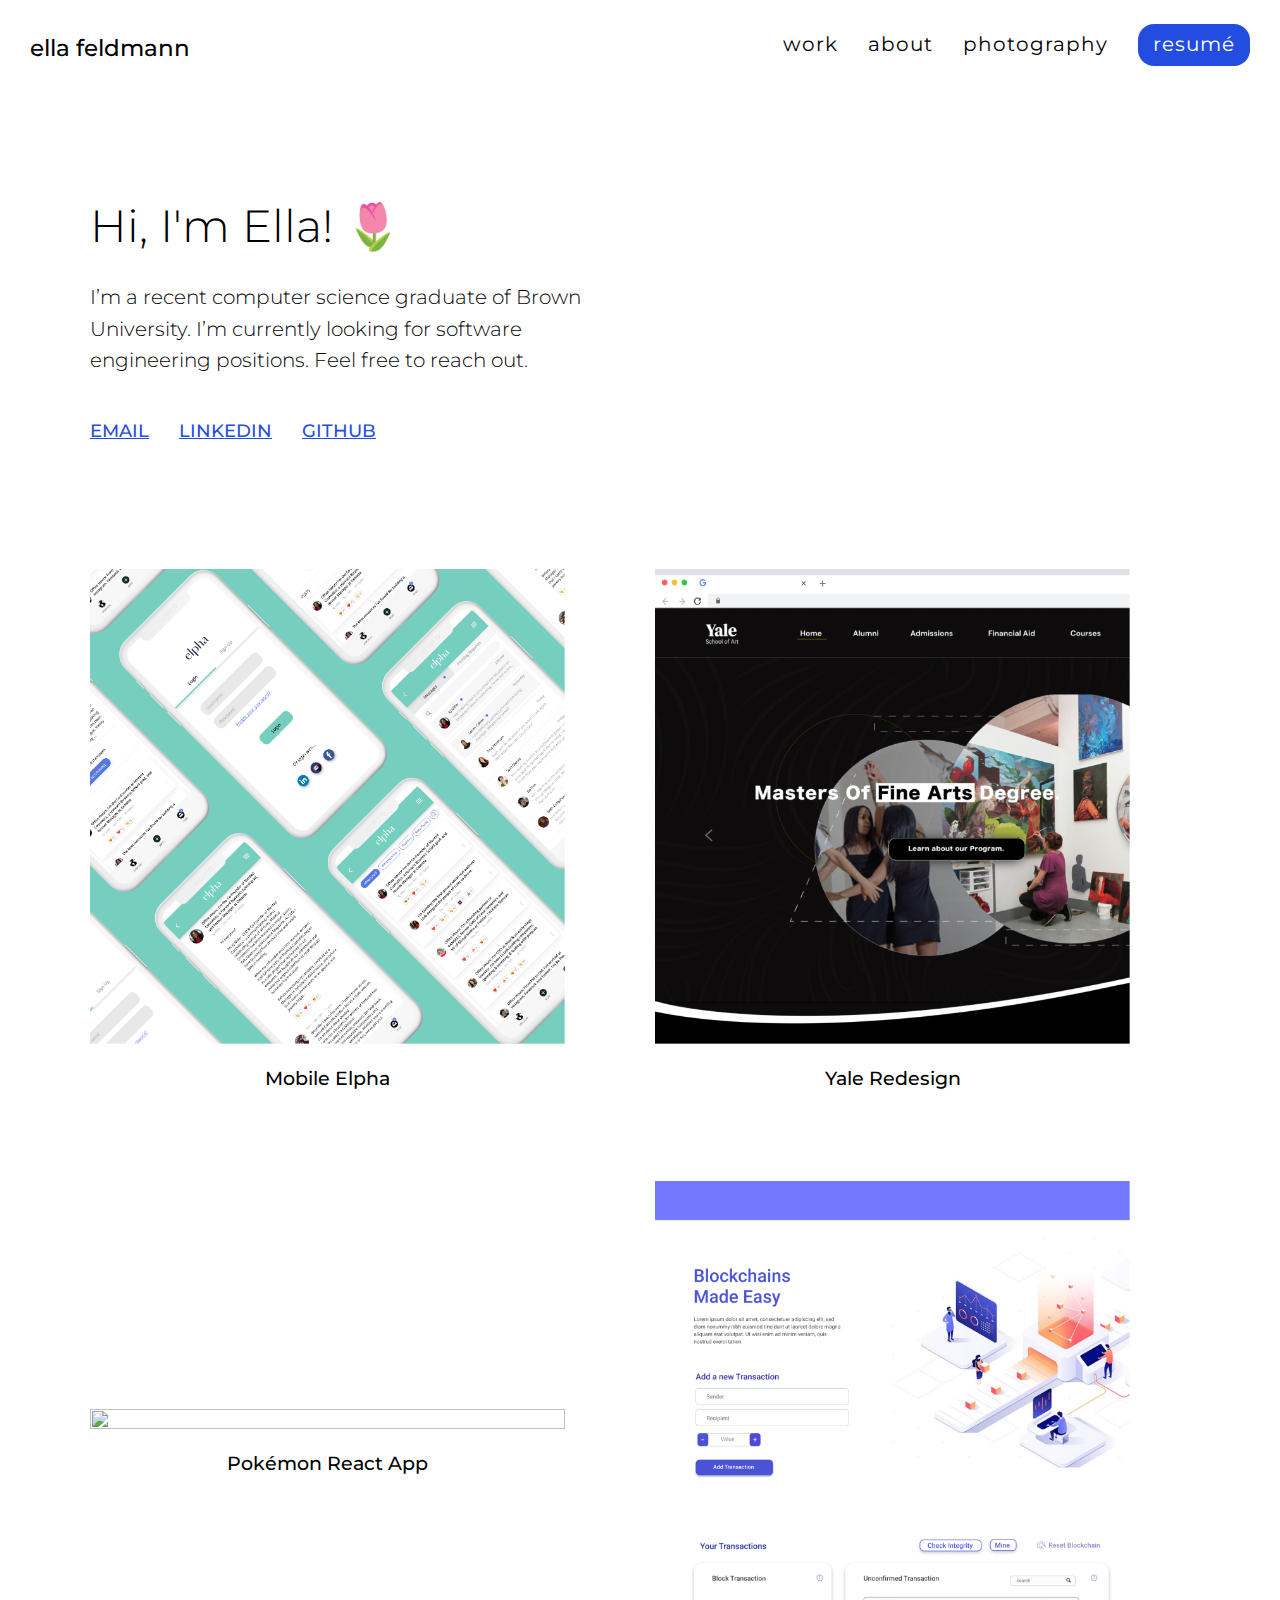
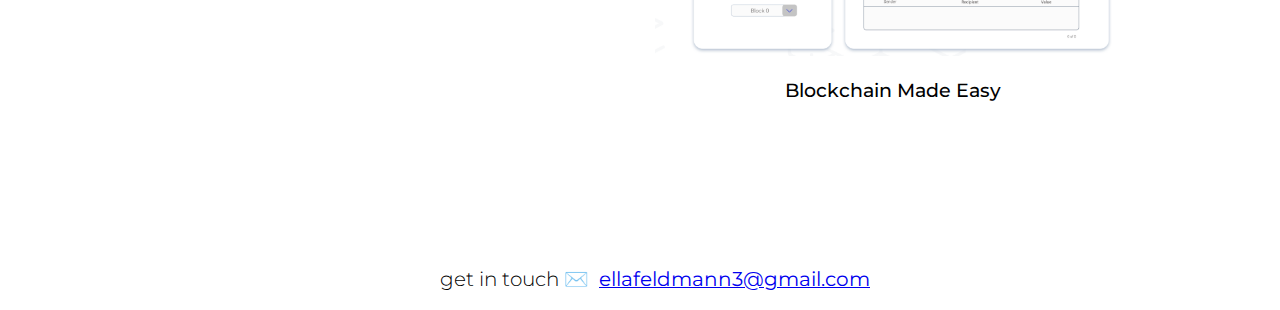
==== commit 712f6ee8: "updaadded dev details to Pokemon project and video demonstration" ====
--- a/index.html
+++ b/index.html
@@ -30,7 +30,6 @@
           <div class="toggle"></div>
           <div class="overlay"></div>
           <ul>
-            <!-- <li><a href="index.html#work">work</a></li> -->
             <li><a href="about.html">about</a></li>
             <li><a href="photography.html">photography</a></li>
             <li><a class="resume" href="img/ella-resume.pdf">resumé</a></li>
@@ -42,8 +41,8 @@
           <div class="my-intro">
             <h1>Hi, I'm Ella! 🌷</h1>
             <p class="self-description">
-              I’m a graduating senior from Brown University. I’m currently looking
-              for positions in front end development and UI/UX.
+              I’m a recent computer science graduate of Brown University. I’m currently looking
+              for software engineering positions. Feel free to reach out.
             </p>
             <div class="social">
               <a href="mailto:ella_feldmann@brown.edu" >email</a>
@@ -92,7 +91,7 @@
 
         <div class="footer">
           <p>get in touch ✉️</p>
-          <a href="mailto:ella_feldmann@brown.edu" target="_blank">ella_feldmann@brown.edu</a>
+          <a href="mailto:ellafeldmann3@gmail.com" target="_blank">ellafeldmann3@gmail.com</a>
         </div>
 
       </div>
